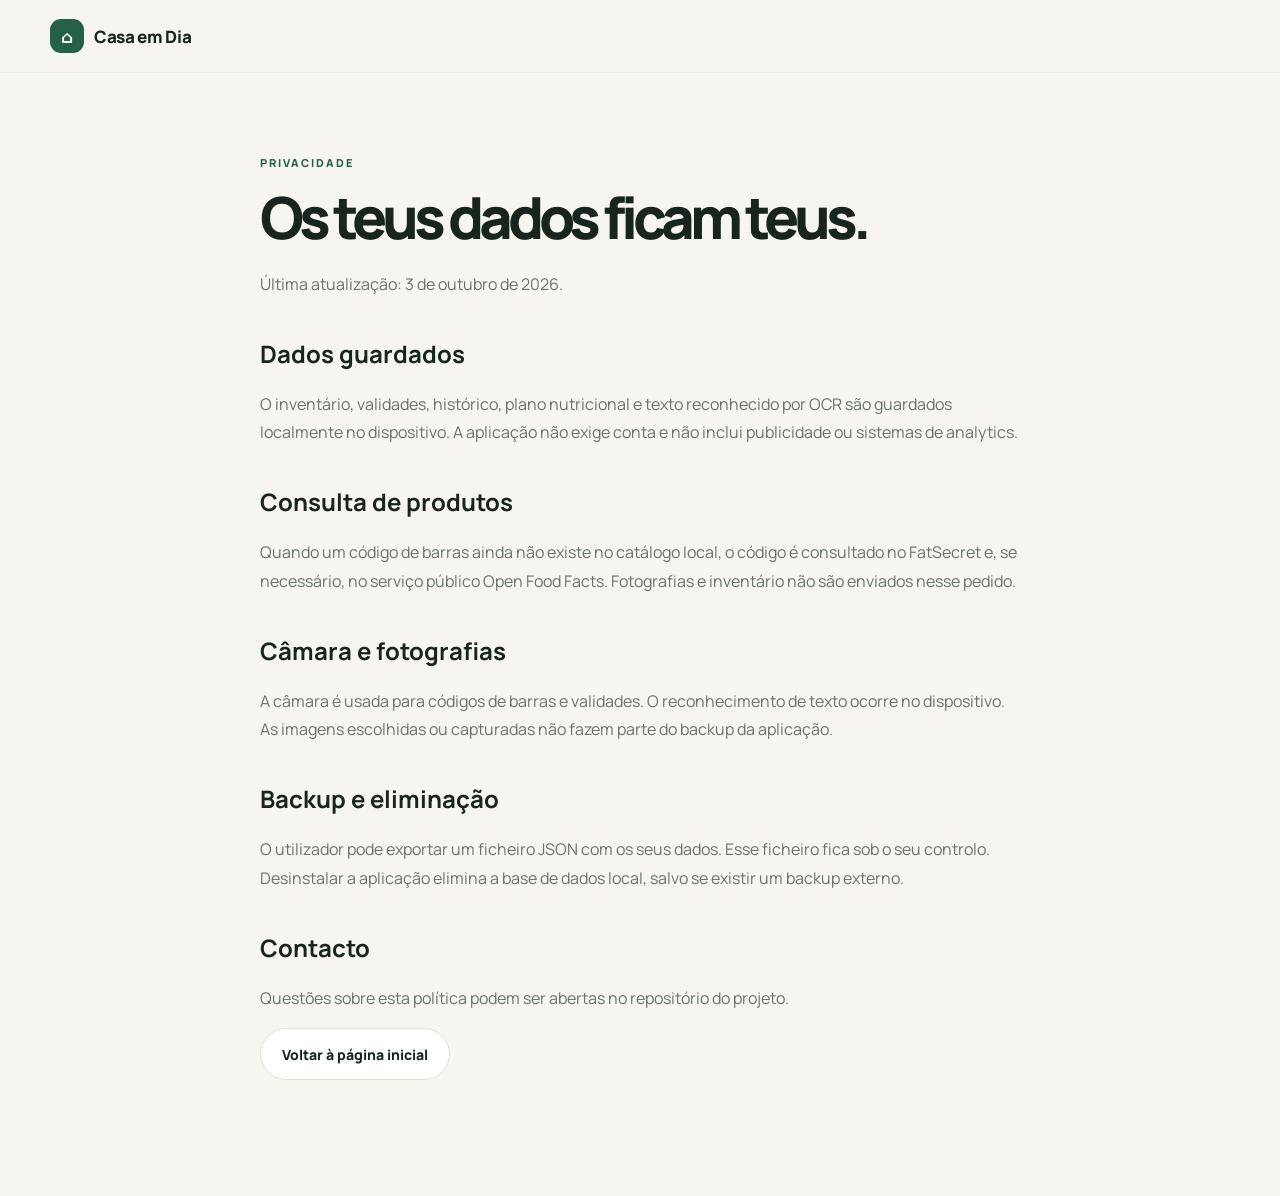
==== privacy.html @ ed1c9cf5 "feat: publish Casa em Dia product page" ====
<!doctype html>
<html lang="pt-PT">
  <head>
    <meta charset="utf-8" />
    <meta name="viewport" content="width=device-width, initial-scale=1" />
    <title>Privacidade — Casa em Dia</title>
    <meta name="theme-color" content="#F6F5EF" />
    <link rel="stylesheet" href="site.css" />
  </head>
  <body>
    <header class="topbar">
      <div class="wrap nav-wrap">
        <a class="brand" href="./"
          ><span class="brand-mark" aria-hidden="true">⌂</span>Casa em Dia</a
        >
      </div>
    </header>
    <main class="legal wrap">
      <span class="eyebrow">PRIVACIDADE</span>
      <h1>Os teus dados ficam teus.</h1>
      <p>Última atualização: 3 de outubro de 2026.</p>
      <h2>Dados guardados</h2>
      <p>
        O inventário, validades, histórico, plano nutricional e texto
        reconhecido por OCR são guardados localmente no dispositivo. A aplicação
        não exige conta e não inclui publicidade ou sistemas de analytics.
      </p>
      <h2>Consulta de produtos</h2>
      <p>
        Quando um código de barras ainda não existe no catálogo local, o código
        é consultado no FatSecret e, se necessário, no serviço público Open Food
        Facts. Fotografias e inventário não são enviados nesse pedido.
      </p>
      <h2>Câmara e fotografias</h2>
      <p>
        A câmara é usada para códigos de barras e validades. O reconhecimento de
        texto ocorre no dispositivo. As imagens escolhidas ou capturadas não
        fazem parte do backup da aplicação.
      </p>
      <h2>Backup e eliminação</h2>
      <p>
        O utilizador pode exportar um ficheiro JSON com os seus dados. Esse
        ficheiro fica sob o seu controlo. Desinstalar a aplicação elimina a base
        de dados local, salvo se existir um backup externo.
      </p>
      <h2>Contacto</h2>
      <p>
        Questões sobre esta política podem ser abertas no repositório do
        projeto.
      </p>
      <p><a class="button secondary" href="./">Voltar à página inicial</a></p>
    </main>
    <style>
      .legal {
        padding: 150px 0 100px;
        max-width: 760px;
      }
      .legal h1 {
        font-size: 58px;
      }
      .legal h2 {
        margin-top: 38px;
        font-size: 24px;
      }
      .legal p {
        color: var(--muted);
        font-size: 16px;
        line-height: 1.8;
      }
      .legal .button {
        color: var(--ink);
      }
      @media (max-width: 720px) {
        .legal h1 {
          font-size: 42px;
        }
      }
    </style>
  </body>
</html>
---- site.css ----
@import url('https://fonts.googleapis.com/css2?family=Manrope:wght@400;500;600;700;800&display=swap');

:root {
  --bg: #f6f5ef;
  --surface: #fff;
  --soft: #eaf0e9;
  --mint: #d8e8d8;
  --ink: #17251e;
  --muted: #68736c;
  --green: #246247;
  --deep: #173f30;
  --line: #dce3dc;
  --cream: #f8e8d5;
  --orange: #a85d17;
  --shadow: 0 24px 70px rgba(23, 63, 48, 0.13);
}

[data-theme='dark'] {
  --bg: #101813;
  --surface: #17231c;
  --soft: #213128;
  --mint: #294c39;
  --ink: #f2f5f1;
  --muted: #aab6ae;
  --green: #69bd91;
  --deep: #d8e8d8;
  --line: #304139;
  --cream: #4b3523;
  --orange: #edb878;
  --shadow: 0 24px 70px rgba(0, 0, 0, 0.28);
}

* {
  box-sizing: border-box;
}
html {
  scroll-behavior: smooth;
}
body {
  margin: 0;
  overflow-x: hidden;
  background: var(--bg);
  color: var(--ink);
  font-family: Manrope, system-ui, sans-serif;
  -webkit-font-smoothing: antialiased;
}
a {
  color: inherit;
  text-decoration: none;
}
button,
a {
  -webkit-tap-highlight-color: transparent;
}
.wrap {
  width: min(1180px, calc(100% - 40px));
  margin: 0 auto;
}
.topbar {
  position: fixed;
  inset: 0 0 auto;
  z-index: 20;
  background: color-mix(in srgb, var(--bg) 86%, transparent);
  border-bottom: 1px solid color-mix(in srgb, var(--line) 72%, transparent);
  backdrop-filter: blur(18px);
}
.nav-wrap {
  height: 72px;
  display: flex;
  align-items: center;
  justify-content: space-between;
}
.brand {
  display: inline-flex;
  align-items: center;
  gap: 10px;
  font-size: 17px;
  font-weight: 800;
  letter-spacing: -0.35px;
}
.brand-mark {
  width: 34px;
  height: 34px;
  display: grid;
  place-items: center;
  border-radius: 11px;
  color: #fff;
  background: var(--green);
}
.brand-mark svg {
  width: 24px;
  stroke: currentColor;
  stroke-width: 1.8;
  stroke-linejoin: round;
  stroke-linecap: round;
}
nav {
  display: flex;
  align-items: center;
  gap: 24px;
  font-size: 13px;
  font-weight: 700;
}
.nav-link {
  color: var(--muted);
  transition: color 0.2s ease;
}
.nav-link:hover {
  color: var(--ink);
}
.theme {
  width: 38px;
  height: 38px;
  border: 1px solid var(--line);
  border-radius: 50%;
  color: var(--ink);
  background: var(--surface);
  cursor: pointer;
  font-size: 20px;
  transition: transform 0.2s ease;
}
.theme:hover {
  transform: rotate(18deg);
}
.mini-cta {
  padding: 11px 17px;
  border-radius: 99px;
  color: #fff;
  background: var(--green);
}
.hero {
  min-height: 760px;
  padding: 150px 0 92px;
  position: relative;
}
.hero::before {
  content: '';
  position: absolute;
  width: 520px;
  height: 520px;
  border-radius: 50%;
  background: color-mix(in srgb, var(--mint) 65%, transparent);
  filter: blur(1px);
  left: -320px;
  top: 150px;
}
.hero-grid {
  display: grid;
  grid-template-columns: 0.92fr 1.08fr;
  gap: 52px;
  align-items: center;
}
.eyebrow {
  display: inline-block;
  color: var(--green);
  font-weight: 800;
  letter-spacing: 2px;
  font-size: 11px;
}
h1,
h2,
h3,
p {
  margin-top: 0;
}
h1 {
  max-width: 660px;
  margin: 17px 0 24px;
  font-size: clamp(52px, 6.3vw, 88px);
  line-height: 0.98;
  letter-spacing: -5px;
  font-weight: 800;
}
h1 span {
  color: var(--green);
}
.lede {
  max-width: 600px;
  color: var(--muted);
  font-size: 19px;
  line-height: 1.65;
}
.actions {
  display: flex;
  gap: 12px;
  margin: 32px 0 25px;
  flex-wrap: wrap;
}
.button {
  min-height: 52px;
  padding: 0 21px;
  border-radius: 99px;
  display: inline-flex;
  align-items: center;
  justify-content: center;
  gap: 9px;
  font-size: 14px;
  font-weight: 800;
  transition:
    transform 0.2s ease,
    box-shadow 0.2s ease,
    background 0.2s ease;
}
.button:hover {
  transform: translateY(-2px);
}
.button svg {
  width: 19px;
  fill: none;
  stroke: currentColor;
  stroke-width: 2;
  stroke-linecap: round;
  stroke-linejoin: round;
}
.button.primary {
  color: #fff;
  background: var(--green);
  box-shadow: 0 12px 30px color-mix(in srgb, var(--green) 25%, transparent);
}
.button.secondary {
  border: 1px solid var(--line);
  background: var(--surface);
}
.trust {
  display: flex;
  flex-wrap: wrap;
  gap: 18px;
  color: var(--muted);
  font-size: 12px;
  font-weight: 700;
}
.trust span::before {
  content: '✓';
  color: var(--green);
  margin-right: 6px;
}
.phone-stage {
  min-height: 580px;
  position: relative;
  display: flex;
  justify-content: center;
  align-items: center;
  perspective: 1300px;
}
.orb {
  position: absolute;
  border-radius: 50%;
  filter: blur(2px);
}
.orb.one {
  width: 430px;
  height: 430px;
  background: var(--mint);
}
.orb.two {
  width: 180px;
  height: 180px;
  right: 8%;
  top: 8%;
  background: var(--cream);
  opacity: 0.9;
}
.phone {
  width: 242px;
  height: 505px;
  border: 8px solid #111915;
  border-radius: 38px;
  padding: 7px;
  background: #111915;
  position: absolute;
  box-shadow: var(--shadow);
  transition: transform 0.5s cubic-bezier(0.2, 0.8, 0.2, 1);
}
.phone::after {
  content: '';
  position: absolute;
  inset: 8px;
  border: 1px solid rgba(255, 255, 255, 0.08);
  border-radius: 25px;
  pointer-events: none;
}
.phone-stage:hover .front {
  transform: translateY(-7px);
}
.phone-stage:hover .left {
  transform: translate(-22px, -3px) rotateY(13deg) rotateZ(-7deg);
}
.phone-stage:hover .right {
  transform: translate(22px, 3px) rotateY(-13deg) rotateZ(7deg);
}
.phone.front {
  z-index: 3;
  transform: translateY(4px);
}
.phone.back {
  width: 218px;
  height: 458px;
  z-index: 1;
  opacity: 0.88;
}
.phone.left {
  left: 4%;
  transform: rotateY(13deg) rotateZ(-7deg);
}
.phone.right {
  right: 4%;
  transform: rotateY(-13deg) rotateZ(7deg);
}
.speaker {
  position: absolute;
  z-index: 4;
  width: 66px;
  height: 18px;
  top: 10px;
  left: 50%;
  transform: translateX(-50%);
  border-radius: 0 0 13px 13px;
  background: #111915;
}
.screen {
  height: 100%;
  overflow: hidden;
  border-radius: 25px;
  padding: 38px 16px 18px;
  background: #f6f5ef;
  color: #17251e;
}
.screen small {
  font-size: 7px;
  color: #246247;
  font-weight: 800;
  letter-spacing: 1.2px;
}
.screen h3 {
  font-size: 24px;
  margin: 5px 0 12px;
  letter-spacing: -1px;
}
.screen > p {
  color: #68736c;
  font-size: 10px;
  line-height: 1.5;
}
.filter-mock {
  display: flex;
  align-items: center;
  gap: 8px;
  background: #fff;
  border: 1px solid #dce3dc;
  border-radius: 15px;
  padding: 9px;
  font-size: 9px;
}
.filter-mock b {
  width: 25px;
  height: 25px;
  display: grid;
  place-items: center;
  background: #d8e8d8;
  border-radius: 50%;
  color: #246247;
}
.filter-mock span {
  flex: 1;
  font-weight: 700;
}
.filter-mock em {
  color: #68736c;
  font-style: normal;
  font-weight: 500;
}
.filter-mock i {
  width: 20px;
  height: 20px;
  display: grid;
  place-items: center;
  color: #fff;
  background: #246247;
  border-radius: 50%;
  font-style: normal;
}
.food-card,
.recipe-card {
  position: relative;
  display: flex;
  flex-direction: column;
  gap: 7px;
  margin-top: 11px;
  padding: 15px;
  border-radius: 19px;
  background: #fff;
  box-shadow: 0 8px 20px rgba(23, 37, 30, 0.06);
}
.food-card > b,
.recipe-card > b {
  font-size: 12px;
}
.food-card > span,
.recipe-card > em {
  color: #68736c;
  font-size: 8px;
  font-style: normal;
}
.food-card div {
  display: flex;
  gap: 4px;
}
.food-card i,
.pill {
  padding: 4px 6px;
  border-radius: 99px;
  background: #f8e8d5;
  font-size: 7px;
  font-style: normal;
}
.faint {
  opacity: 0.62;
}
.recipe-card .pill {
  align-self: flex-end;
  color: #246247;
  background: #d8e8d8;
}
.recipe-card button {
  border: 0;
  padding: 8px;
  color: #173f30;
  background: #eaf0e9;
  border-radius: 99px;
  font: 700 8px Manrope;
}
.today-screen {
  text-align: left;
}
.today-screen h3 {
  font-size: 28px;
  margin-bottom: 3px;
}
.today-screen > p {
  margin-bottom: 10px;
}
.scan-circle {
  width: 61px;
  height: 61px;
  margin: 14px auto 5px;
  display: grid;
  place-items: center;
  border-radius: 50%;
  color: #fff;
  background: #246247;
  font-size: 30px;
}
.scan-label {
  display: block;
  text-align: center;
  font-size: 9px;
  font-weight: 800;
}
.today-card {
  margin-top: 20px;
  padding: 17px;
  border-radius: 22px;
  background: #173f30;
  color: #fff;
  display: grid;
  grid-template-columns: 1fr auto;
  gap: 12px;
}
.today-card > div:first-child {
  display: flex;
  flex-direction: column;
}
.today-card span {
  font-size: 8px;
}
.today-card b {
  font-size: 25px;
}
.today-card em {
  font-size: 7px;
  color: #c9ddcf;
  font-style: normal;
}
.ring {
  width: 52px;
  height: 52px;
  border-radius: 50%;
  display: grid;
  place-items: center;
  background: conic-gradient(#7bc89e 62%, #315844 0);
}
.ring::before {
  content: '';
  position: absolute;
  width: 38px;
  height: 38px;
  border-radius: 50%;
  background: #173f30;
}
.ring span {
  z-index: 1;
  font-weight: 800;
}
.macro {
  grid-column: 1/-1;
  display: grid;
  grid-template-columns: 48px 1fr;
  gap: 8px;
  align-items: center;
}
.macro i {
  height: 4px;
  border-radius: 4px;
  background: linear-gradient(90deg, #7bc89e var(--p), #315844 0);
}
.macro span {
  display: flex;
  justify-content: space-between;
}
.macro b {
  font-size: 7px;
}
.promise {
  padding: 64px 0;
  background: var(--deep);
  color: var(--bg);
}
[data-theme='dark'] .promise {
  color: #17251e;
  background: #d8e8d8;
}
.promise-grid {
  display: grid;
  grid-template-columns: 220px 1fr;
  gap: 60px;
  align-items: start;
}
.promise .eyebrow {
  color: #8cd4aa;
}
.promise p {
  max-width: 860px;
  margin: 0;
  font-size: clamp(25px, 3.2vw, 42px);
  line-height: 1.28;
  letter-spacing: -1.5px;
}
.promise p strong {
  color: #fff;
}
[data-theme='dark'] .promise p strong {
  color: #17251e;
}
.section {
  padding: 110px 0;
}
.section.soft {
  background: var(--surface);
}
.section-head {
  max-width: 720px;
  margin-bottom: 44px;
}
.section-head h2,
.goal-section h2,
.final-box h2 {
  margin: 12px 0 16px;
  font-size: clamp(38px, 5vw, 60px);
  line-height: 1.05;
  letter-spacing: -3px;
}
.section-head > p {
  color: var(--muted);
  font-size: 17px;
  line-height: 1.7;
}
.steps {
  display: grid;
  grid-template-columns: repeat(3, 1fr);
  gap: 18px;
}
.step {
  position: relative;
  min-height: 310px;
  padding: 28px;
  border: 1px solid var(--line);
  border-radius: 28px;
  background: var(--surface);
}
.step > span {
  float: right;
  color: color-mix(in srgb, var(--muted) 55%, transparent);
  font-size: 12px;
  font-weight: 800;
}
.step-icon,
.feature-icon {
  width: 52px;
  height: 52px;
  margin-bottom: 34px;
  display: grid;
  place-items: center;
  border-radius: 18px;
  color: var(--green);
  background: var(--mint);
  font-size: 24px;
}
.step h3,
.feature h3 {
  margin-bottom: 11px;
  font-size: 21px;
  letter-spacing: -0.6px;
}
.step p,
.feature p {
  margin: 0;
  color: var(--muted);
  font-size: 14px;
  line-height: 1.7;
}
.bento {
  display: grid;
  grid-template-columns: 1.1fr 0.9fr;
  gap: 18px;
}
.feature {
  min-height: 290px;
  padding: 30px;
  border: 1px solid var(--line);
  border-radius: 30px;
  background: var(--bg);
  overflow: hidden;
}
.feature.featured {
  min-height: 440px;
  display: grid;
  grid-template-columns: 0.9fr 1.1fr;
  align-items: center;
  gap: 30px;
  grid-column: 1/-1;
}
.feature.dark {
  color: #fff;
  background: #173f30;
  border-color: #173f30;
}
.feature.dark p {
  color: #c9ddcf;
}
.feature.tint {
  background: var(--cream);
}
.feature.wide {
  grid-column: 1/-1;
  min-height: 220px;
  display: flex;
  justify-content: space-between;
  align-items: center;
  gap: 30px;
}
.mini-list {
  padding: 12px;
  border-radius: 23px;
  background: var(--surface);
  box-shadow: var(--shadow);
}
.mini-list > div {
  display: grid;
  grid-template-columns: 10px 1fr auto;
  gap: 11px;
  align-items: center;
  padding: 13px 9px;
  border-bottom: 1px solid var(--line);
}
.mini-list > div:last-child {
  border: 0;
}
.mini-list i {
  width: 8px;
  height: 8px;
  border-radius: 50%;
}
.mini-list .red {
  background: #af4338;
}
.mini-list .amber {
  background: #d99132;
}
.mini-list .green {
  background: #4b9a6e;
}
.mini-list span {
  display: flex;
  flex-direction: column;
}
.mini-list b {
  font-size: 13px;
}
.mini-list em {
  color: var(--muted);
  font-size: 10px;
  font-style: normal;
}
.mini-list strong {
  font-size: 13px;
}
.tag-cloud,
.privacy-pills {
  display: flex;
  flex-wrap: wrap;
  gap: 7px;
  margin-top: 34px;
}
.tag-cloud span,
.privacy-pills span {
  padding: 8px 11px;
  border-radius: 99px;
  background: rgba(255, 255, 255, 0.1);
  font-size: 10px;
  font-weight: 700;
}
.privacy-pills span {
  color: var(--green);
  background: var(--mint);
}
.goal-section {
  padding: 110px 0;
  color: #fff;
  background: #173f30;
}
.goal-grid {
  display: grid;
  grid-template-columns: 1fr 0.82fr;
  gap: 80px;
  align-items: center;
}
.goal-section .eyebrow {
  color: #8cd4aa;
}
.goal-section p {
  max-width: 580px;
  color: #c9ddcf;
  font-size: 17px;
  line-height: 1.7;
}
.goal-card {
  padding: 30px;
  border-radius: 30px;
  color: #17251e;
  background: #f6f5ef;
  box-shadow: 0 25px 70px rgba(0, 0, 0, 0.2);
}
.goal-top {
  display: flex;
  justify-content: space-between;
  align-items: end;
  padding-bottom: 22px;
  border-bottom: 1px solid #dce3dc;
}
.goal-top > span {
  color: #68736c;
  font-size: 12px;
  font-weight: 700;
}
.goal-top > b {
  font-size: 32px;
}
.goal-top small {
  font-size: 11px;
}
.goal-row {
  margin-top: 20px;
  display: grid;
  grid-template-columns: 78px 1fr auto;
  gap: 12px;
  align-items: center;
  font-size: 10px;
}
.goal-row > div {
  height: 7px;
  border-radius: 99px;
  background: #dce3dc;
  overflow: hidden;
}
.goal-row i {
  display: block;
  width: var(--p);
  height: 100%;
  border-radius: inherit;
  background: #4b9a6e;
}
.goal-row b {
  min-width: 66px;
  text-align: right;
}
.goal-card > p {
  margin: 24px 0 0;
  color: #68736c;
  font-size: 10px;
}
.final-cta {
  padding: 100px 0;
}
.final-box {
  padding: 72px 30px;
  border-radius: 36px;
  text-align: center;
  color: #fff;
  background: var(--green);
  position: relative;
  overflow: hidden;
}
.final-box::before,
.final-box::after {
  content: '';
  position: absolute;
  border-radius: 50%;
  background: rgba(255, 255, 255, 0.08);
}
.final-box::before {
  width: 350px;
  height: 350px;
  left: -180px;
  top: -230px;
}
.final-box::after {
  width: 290px;
  height: 290px;
  right: -120px;
  bottom: -210px;
}
.final-box > * {
  position: relative;
  z-index: 1;
}
.final-box .eyebrow {
  color: #caecd7;
}
.final-box h2 {
  margin-bottom: 10px;
}
.final-box p {
  margin-bottom: 26px;
  color: #d9eee1;
}
.button.light {
  color: #173f30;
  background: #fff;
  box-shadow: none;
}
.final-box small {
  display: block;
  margin-top: 14px;
  color: #d9eee1;
}
footer {
  padding: 30px 0;
  border-top: 1px solid var(--line);
  color: var(--muted);
  font-size: 12px;
}
.footer-grid {
  display: flex;
  align-items: center;
  justify-content: space-between;
}
.footer-grid div {
  display: flex;
  gap: 22px;
}
.footer-grid a:hover {
  color: var(--ink);
}
.reveal {
  opacity: 0;
  transform: translateY(18px);
  transition:
    opacity 0.65s ease,
    transform 0.65s cubic-bezier(0.2, 0.8, 0.2, 1);
}
.reveal.visible {
  opacity: 1;
  transform: none;
}

@media (max-width: 980px) {
  .hero-grid {
    grid-template-columns: 1fr;
  }
  .hero-copy {
    text-align: center;
  }
  .hero-copy .lede {
    margin-left: auto;
    margin-right: auto;
  }
  .actions,
  .trust {
    justify-content: center;
  }
  .phone-stage {
    margin-top: 20px;
  }
  .goal-grid {
    grid-template-columns: 1fr;
    gap: 45px;
  }
  .promise-grid {
    grid-template-columns: 1fr;
    gap: 20px;
  }
  .steps {
    grid-template-columns: repeat(3, minmax(260px, 1fr));
    overflow-x: auto;
    scroll-snap-type: x mandatory;
    padding-bottom: 12px;
  }
  .step {
    scroll-snap-align: start;
  }
  .phone.left {
    left: 12%;
  }
  .phone.right {
    right: 12%;
  }
}
@media (max-width: 720px) {
  .wrap {
    width: min(100% - 28px, 1180px);
  }
  .nav-wrap {
    height: 64px;
  }
  .nav-link,
  .mini-cta {
    display: none;
  }
  .topbar nav {
    gap: 0;
  }
  .hero {
    padding: 116px 0 70px;
  }
  .hero-grid {
    gap: 20px;
  }
  h1 {
    font-size: 52px;
    letter-spacing: -3.5px;
  }
  .lede {
    font-size: 16px;
  }
  .phone-stage {
    min-height: 490px;
    transform: scale(0.86);
    margin: -22px -40px;
  }
  .phone.back {
    display: none;
  }
  .promise {
    padding: 54px 0;
  }
  .promise p {
    font-size: 27px;
  }
  .section {
    padding: 80px 0;
  }
  .section-head h2,
  .goal-section h2,
  .final-box h2 {
    font-size: 39px;
    letter-spacing: -2px;
  }
  .steps {
    margin-right: -14px;
  }
  .step {
    min-height: 280px;
  }
  .bento {
    display: flex;
    overflow-x: auto;
    scroll-snap-type: x mandatory;
    gap: 12px;
    margin-right: -14px;
    padding-right: 14px;
    padding-bottom: 12px;
  }
  .feature,
  .feature.featured,
  .feature.wide {
    display: block;
    min-width: 86%;
    min-height: 350px;
    scroll-snap-align: start;
  }
  .feature.featured .mini-list {
    margin-top: 28px;
  }
  .privacy-pills {
    margin-top: 26px;
  }
  .goal-section {
    padding: 80px 0;
  }
  .goal-card {
    padding: 23px;
  }
  .goal-row {
    grid-template-columns: 66px 1fr;
  }
  .goal-row > b {
    grid-column: 2;
    text-align: left;
  }
  .final-cta {
    padding: 70px 0;
  }
  .final-box {
    padding: 60px 22px;
  }
  .footer-grid {
    align-items: flex-start;
    gap: 20px;
  }
  .footer-grid div {
    flex-direction: column;
    gap: 8px;
  }
}
@media (prefers-reduced-motion: reduce) {
  html {
    scroll-behavior: auto;
  }
  .reveal {
    opacity: 1;
    transform: none;
    transition: none;
  }
  .phone,
  .button,
  .theme {
    transition: none;
  }
}
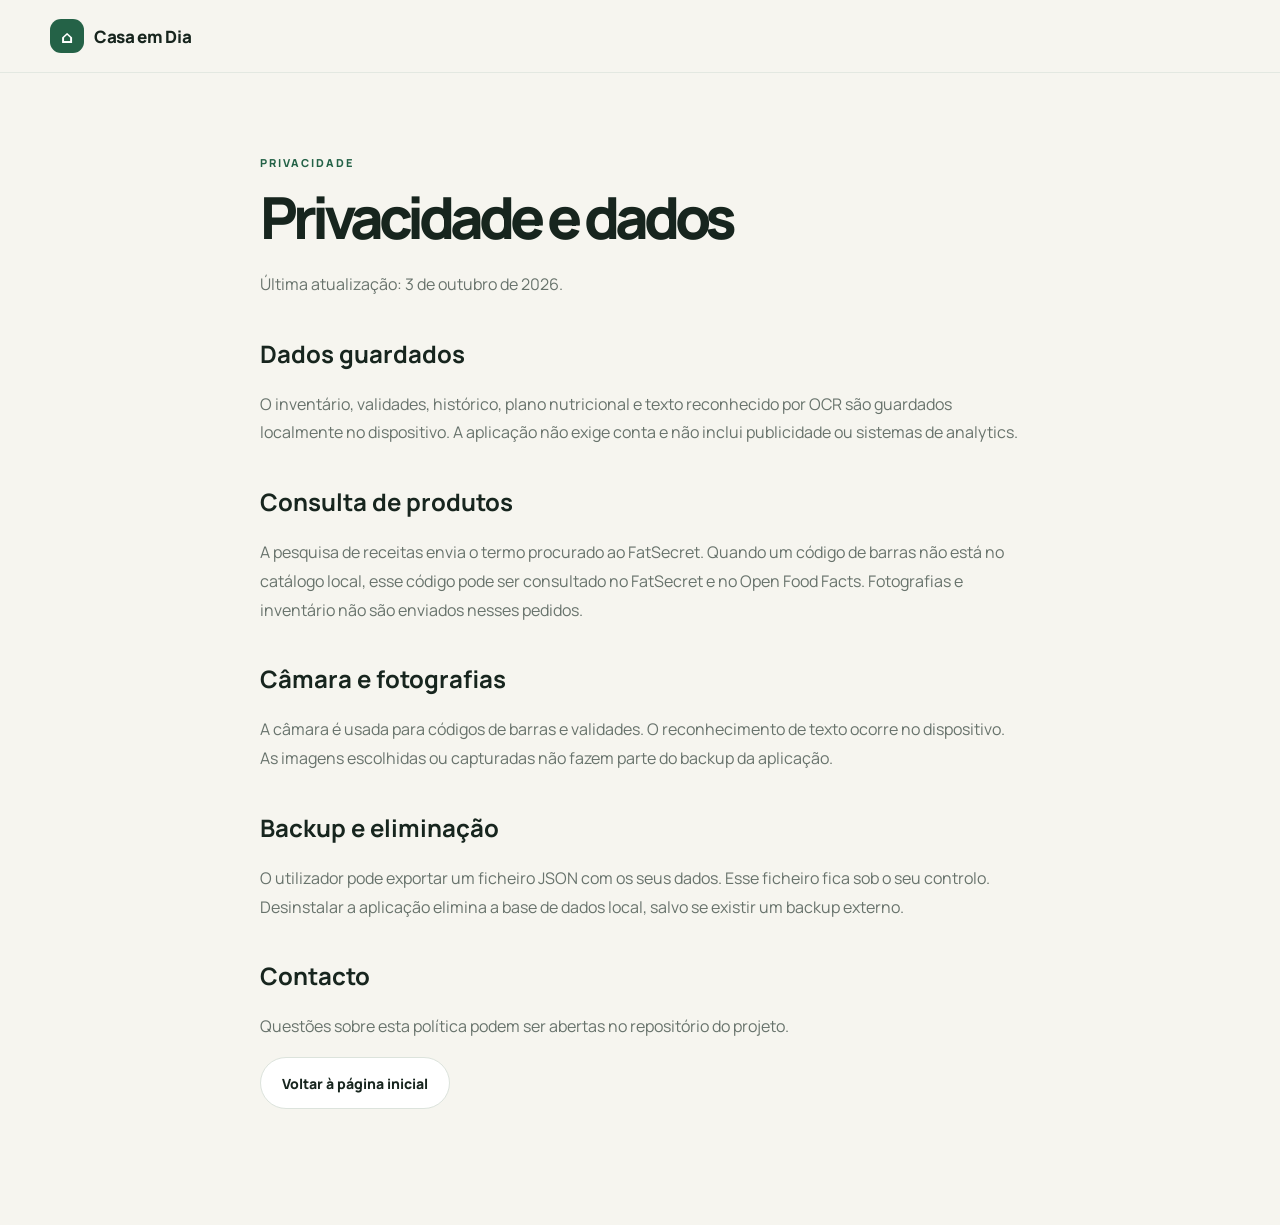
==== commit 53f5df7e: "feat: publish Casa em Dia product page" ====
--- a/privacy.html
+++ b/privacy.html
@@ -17,7 +17,7 @@
     </header>
     <main class="legal wrap">
       <span class="eyebrow">PRIVACIDADE</span>
-      <h1>Os teus dados ficam teus.</h1>
+      <h1>Privacidade e dados</h1>
       <p>Última atualização: 3 de outubro de 2026.</p>
       <h2>Dados guardados</h2>
       <p>
@@ -27,9 +27,10 @@
       </p>
       <h2>Consulta de produtos</h2>
       <p>
-        Quando um código de barras ainda não existe no catálogo local, o código
-        é consultado no FatSecret e, se necessário, no serviço público Open Food
-        Facts. Fotografias e inventário não são enviados nesse pedido.
+        A pesquisa de receitas envia o termo procurado ao FatSecret. Quando um
+        código de barras não está no catálogo local, esse código pode ser
+        consultado no FatSecret e no Open Food Facts. Fotografias e inventário
+        não são enviados nesses pedidos.
       </p>
       <h2>Câmara e fotografias</h2>
       <p>
--- a/site.css
+++ b/site.css
@@ -242,6 +242,18 @@
   align-items: center;
   perspective: 1300px;
 }
+.phone-caption {
+  position: absolute;
+  z-index: 5;
+  bottom: 2px;
+  padding: 7px 11px;
+  border: 1px solid var(--line);
+  border-radius: 99px;
+  color: var(--muted);
+  background: var(--surface);
+  font-size: 10px;
+  font-weight: 700;
+}
 .orb {
   position: absolute;
   border-radius: 50%;
@@ -581,7 +593,7 @@
 }
 .step {
   position: relative;
-  min-height: 310px;
+  min-height: 250px;
   padding: 28px;
   border: 1px solid var(--line);
   border-radius: 28px;
@@ -597,7 +609,7 @@
 .feature-icon {
   width: 52px;
   height: 52px;
-  margin-bottom: 34px;
+  margin-bottom: 20px;
   display: grid;
   place-items: center;
   border-radius: 18px;
@@ -617,6 +629,13 @@
   color: var(--muted);
   font-size: 14px;
   line-height: 1.7;
+}
+.release-note {
+  max-width: 680px;
+  margin: 24px 0 0;
+  color: var(--muted);
+  font-size: 13px;
+  line-height: 1.6;
 }
 .bento {
   display: grid;
@@ -799,7 +818,7 @@
   font-size: 10px;
 }
 .final-cta {
-  padding: 100px 0;
+  padding: 72px 0;
 }
 .final-box {
   padding: 72px 30px;
@@ -910,13 +929,12 @@
     gap: 20px;
   }
   .steps {
-    grid-template-columns: repeat(3, minmax(260px, 1fr));
-    overflow-x: auto;
-    scroll-snap-type: x mandatory;
-    padding-bottom: 12px;
+    grid-template-columns: 1fr;
+    gap: 12px;
   }
   .step {
-    scroll-snap-align: start;
+    min-height: auto;
+    padding: 22px;
   }
   .phone.left {
     left: 12%;
@@ -940,22 +958,23 @@
     gap: 0;
   }
   .hero {
-    padding: 116px 0 70px;
+    min-height: 0;
+    padding: 105px 0 42px;
   }
   .hero-grid {
     gap: 20px;
   }
   h1 {
-    font-size: 52px;
-    letter-spacing: -3.5px;
+    font-size: 44px;
+    letter-spacing: -2.7px;
   }
   .lede {
     font-size: 16px;
   }
   .phone-stage {
-    min-height: 490px;
-    transform: scale(0.86);
-    margin: -22px -40px;
+    min-height: 410px;
+    transform: scale(0.8);
+    margin: -14px -40px -22px;
   }
   .phone.back {
     display: none;
@@ -975,34 +994,8 @@
     font-size: 39px;
     letter-spacing: -2px;
   }
-  .steps {
-    margin-right: -14px;
-  }
-  .step {
-    min-height: 280px;
-  }
-  .bento {
-    display: flex;
-    overflow-x: auto;
-    scroll-snap-type: x mandatory;
-    gap: 12px;
-    margin-right: -14px;
-    padding-right: 14px;
-    padding-bottom: 12px;
-  }
-  .feature,
-  .feature.featured,
-  .feature.wide {
-    display: block;
-    min-width: 86%;
-    min-height: 350px;
-    scroll-snap-align: start;
-  }
-  .feature.featured .mini-list {
-    margin-top: 28px;
-  }
-  .privacy-pills {
-    margin-top: 26px;
+  .section {
+    padding: 58px 0;
   }
   .goal-section {
     padding: 80px 0;
